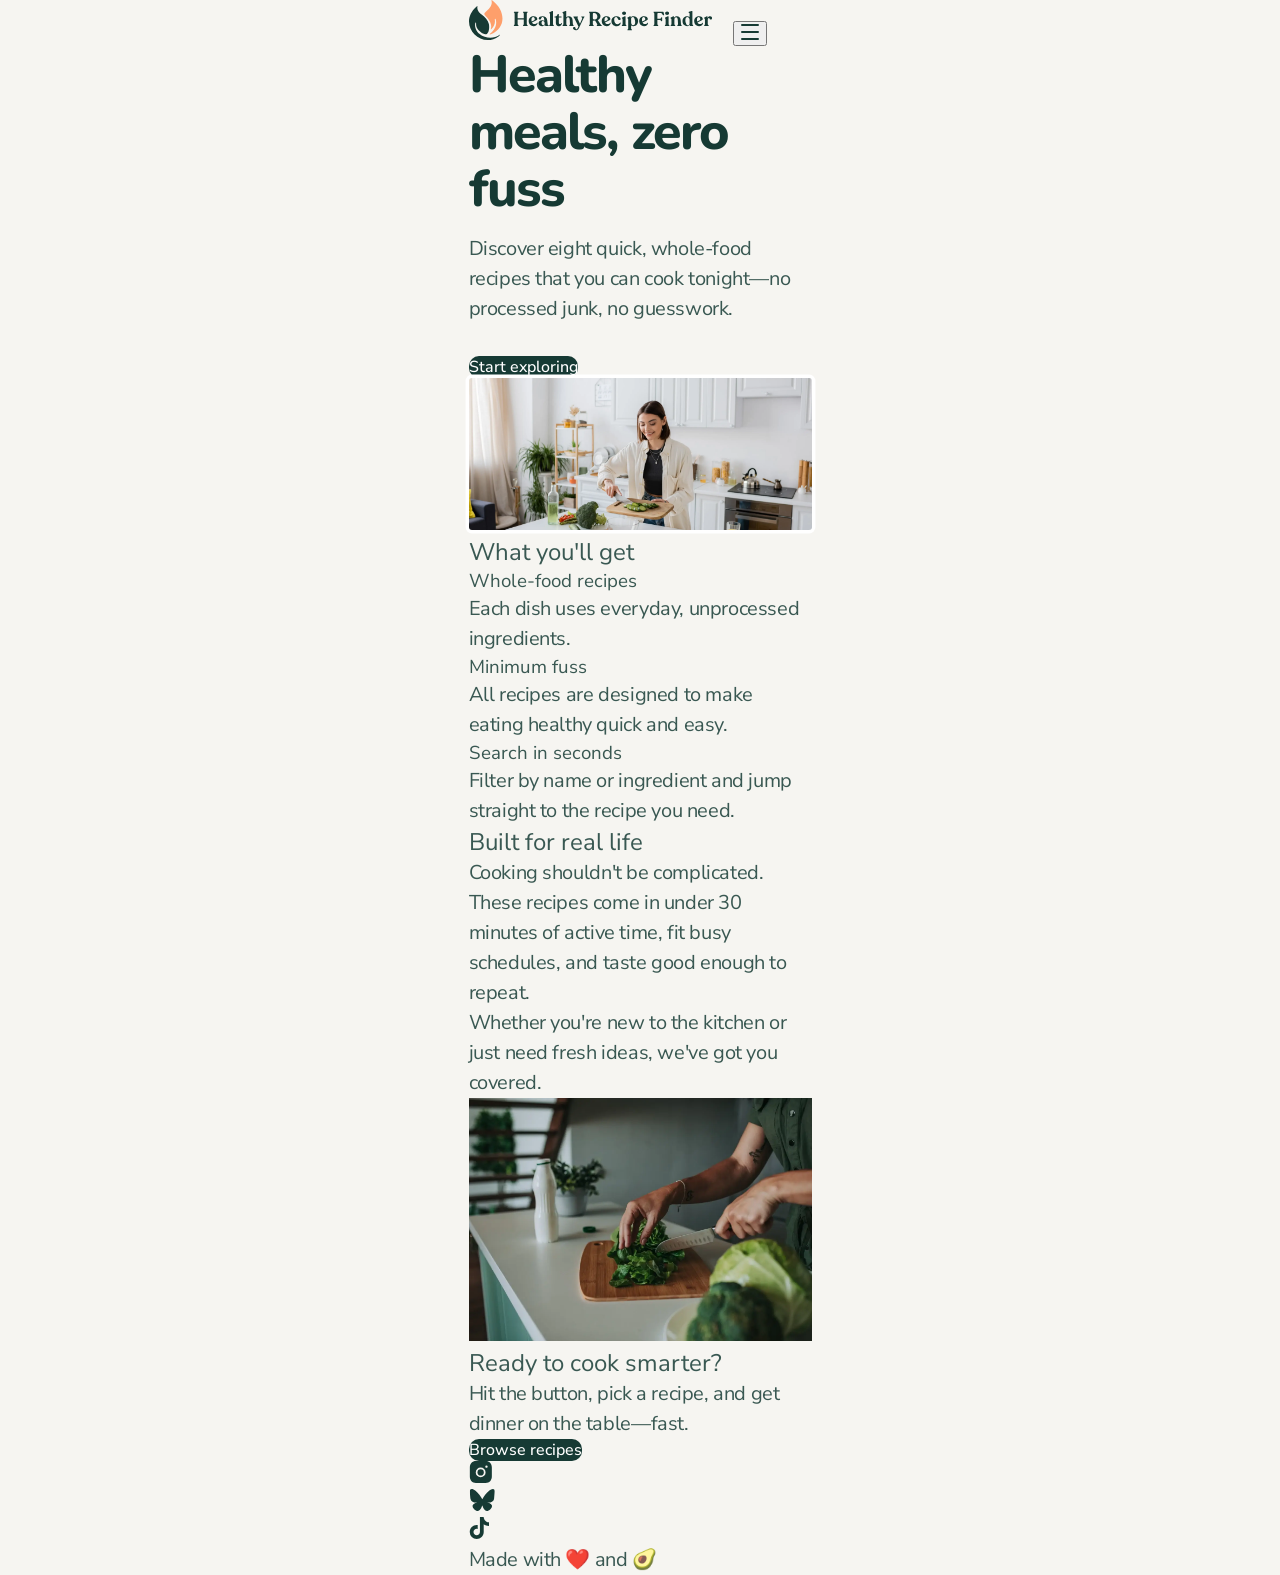
==== index.html @ 2f1dafc4 "After first stream" ====
<!DOCTYPE html>
<html lang="en">

<head>
  <meta charset="UTF-8">
  <meta name="viewport" content="width=device-width, initial-scale=1.0">

  <link rel="icon" type="image/png" sizes="32x32" href="./assets/images/favicon-32x32.png">
  <link rel="preconnect" href="https://fonts.googleapis.com">
  <link rel="preconnect" href="https://fonts.gstatic.com" crossorigin>
  <link
    href="https://fonts.googleapis.com/css2?family=Nunito+Sans:ital,opsz,wght@0,6..12,200..1000;1,6..12,200..1000&family=Nunito:ital,wght@0,200..1000;1,200..1000&display=swap"
    rel="stylesheet">

  <link rel="stylesheet" href="./css/style.css">

  <title>Frontend Mentor | Recipe finder website</title>
</head>

<body class="nunito-sans">
  <!-- #region Header -->
  <header class="conteiner">
    <img src="./assets/images/logo.svg" alt="Recipe finder logo">
    <button>
      <img src="./assets/images/icon-hamburger-menu.svg" alt="Menu">
    </button>
  </header>
  <!-- #endregion -->

  <!-- #region Main -->
  <main>
    <section class="conteiner hero">
      <div>
        <h1 class="nunito">Healthy meals, zero fuss</h1>
        <p>
          Discover eight quick, whole-food recipes that you can cook
          tonight—no processed junk, no guesswork.
        </p>

        <a class="btn" href="./recipes.html#all-recipes">Start exploring</a>
      </div>
      <img src="./assets/images/image-home-hero-large.webp" alt="Photo" width="343">
    </section>

    <section class="conteiner">
      <h2>What you'll get</h2>

      <ul>
        <li>
          <h3>Whole-food recipes</h3>
          <p>Each dish uses everyday, unprocessed ingredients.</p>
        </li>
        <li>
          <h3>Minimum fuss</h3>
          <p>All recipes are designed to make eating healthy quick and easy.</p>
        </li>
        <li>
          <h3>Search in seconds</h3>
          <p>Filter by name or ingredient and jump straight to the recipe you need.</p>
        </li>
      </ul>
    </section>

    <section class="conteiner">
      <div>
        <h2>Built for real life</h2>

        <p>
          Cooking shouldn't be complicated. These recipes come in under
          <span>30 minutes</span> of active time, fit busy schedules, and taste good
          enough to repeat.
        </p>

        <p>
          Whether you're new to the kitchen or just need fresh ideas,
          we've got you covered.
        </p>
      </div>
      <img src="./assets/images/image-home-real-life-large.webp" alt="" width="343">
    </section>
    <section class="conteiner">
      <h2>Ready to cook smarter?</h2>

      <p>Hit the button, pick a recipe, and get dinner on the table—fast.</p>

      <a class="btn" href="./recipes.html#all-recipes">Browse recipes</a>
    </section>
  </main>
  <!-- #endregion -->

  <!-- #region Footer -->
  <footer class="conteiner">
    <ul>
      <li><a href="#"><img src="./assets/images/icon-instagram.svg" alt=""></a></li>
      <li><a href="#"><img src="./assets/images/icon-bluesky.svg" alt=""></a></li>
      <li><a href="#"><img src="./assets/images/icon-tiktok.svg" alt=""></a></li>
    </ul>
    <p>Made with ❤️ and 🥑</p>
  </footer>
  <!-- #endregion -->


</body>

</html>
---- css/style.css ----
:root {
    --neutral-0: #FFFFFF;
    --neutral-100: #F6F5F1;
    /* --neutral-200: #EDEBE5; */
    --neutral-600: #395852;
    --neutral-900: #163A34;
}

/* #region Скидання стилів браузера */
body, h1, h2, h3, p {
margin: 0;
font-weight: 400;
}

ul, ol, li {
    margin: 0;
    padding: 0;
    list-style: none;
}

a {
    text-decoration: none;
    color: inherit;
}
/* #endregion */


.nunito-sans {
    font-family: "Nunito Sans", sans-serif;
    font-optical-sizing: auto;
    font-weight: 500;
    font-style: normal;
    font-variation-settings:
    "wdth" 100,
    "YTLC" 500;
}

.nunito {
    font-family: "Nunito", sans-serif;
    font-optical-sizing: auto;
    font-weight: 600;
    font-style: normal;
}

.conteiner {
    /* max-width: 343px; */
    max-width: 363px;
    /* border: 3px solid #000; */
    /* margin: 10px; */
    /* margin: 0 10px 0 0; */
    /* margin: 0 auto 0 auto; */
    /* margin-left: auto; */
    /* margin-right: auto; */
    margin-inline: auto;
    padding-inline: 10px;
    box-sizing: border-box;
}

body{
    background-color: var(--neutral-100);
    color: var(--neutral-600);
}

p {
    font-size: 20px;
    line-height: 150%;
    letter-spacing: -0.4px;
    color: var(--neutral-600);
}
a.btn {
    background: var(--neutral-900);
    border-radius: 10px;
    color: var(--neutral-0);
}

main {
    .hero {
        h1 {
            font-weight: 800;
            font-size: 52px;
            line-height: 110%;
            letter-spacing: -2px;
            color: var(--neutral-900);
            margin-block-end: 16px;
        }
        p {
            margin-block-end: 32px;
        }
        & > img {
            /* width: 343px;
            height: 200px; */
            background: #ffffff;
            box-shadow: 0px 0px 0px 3.45px #ffffff;
            border-radius: 3px;
        }
    }
}
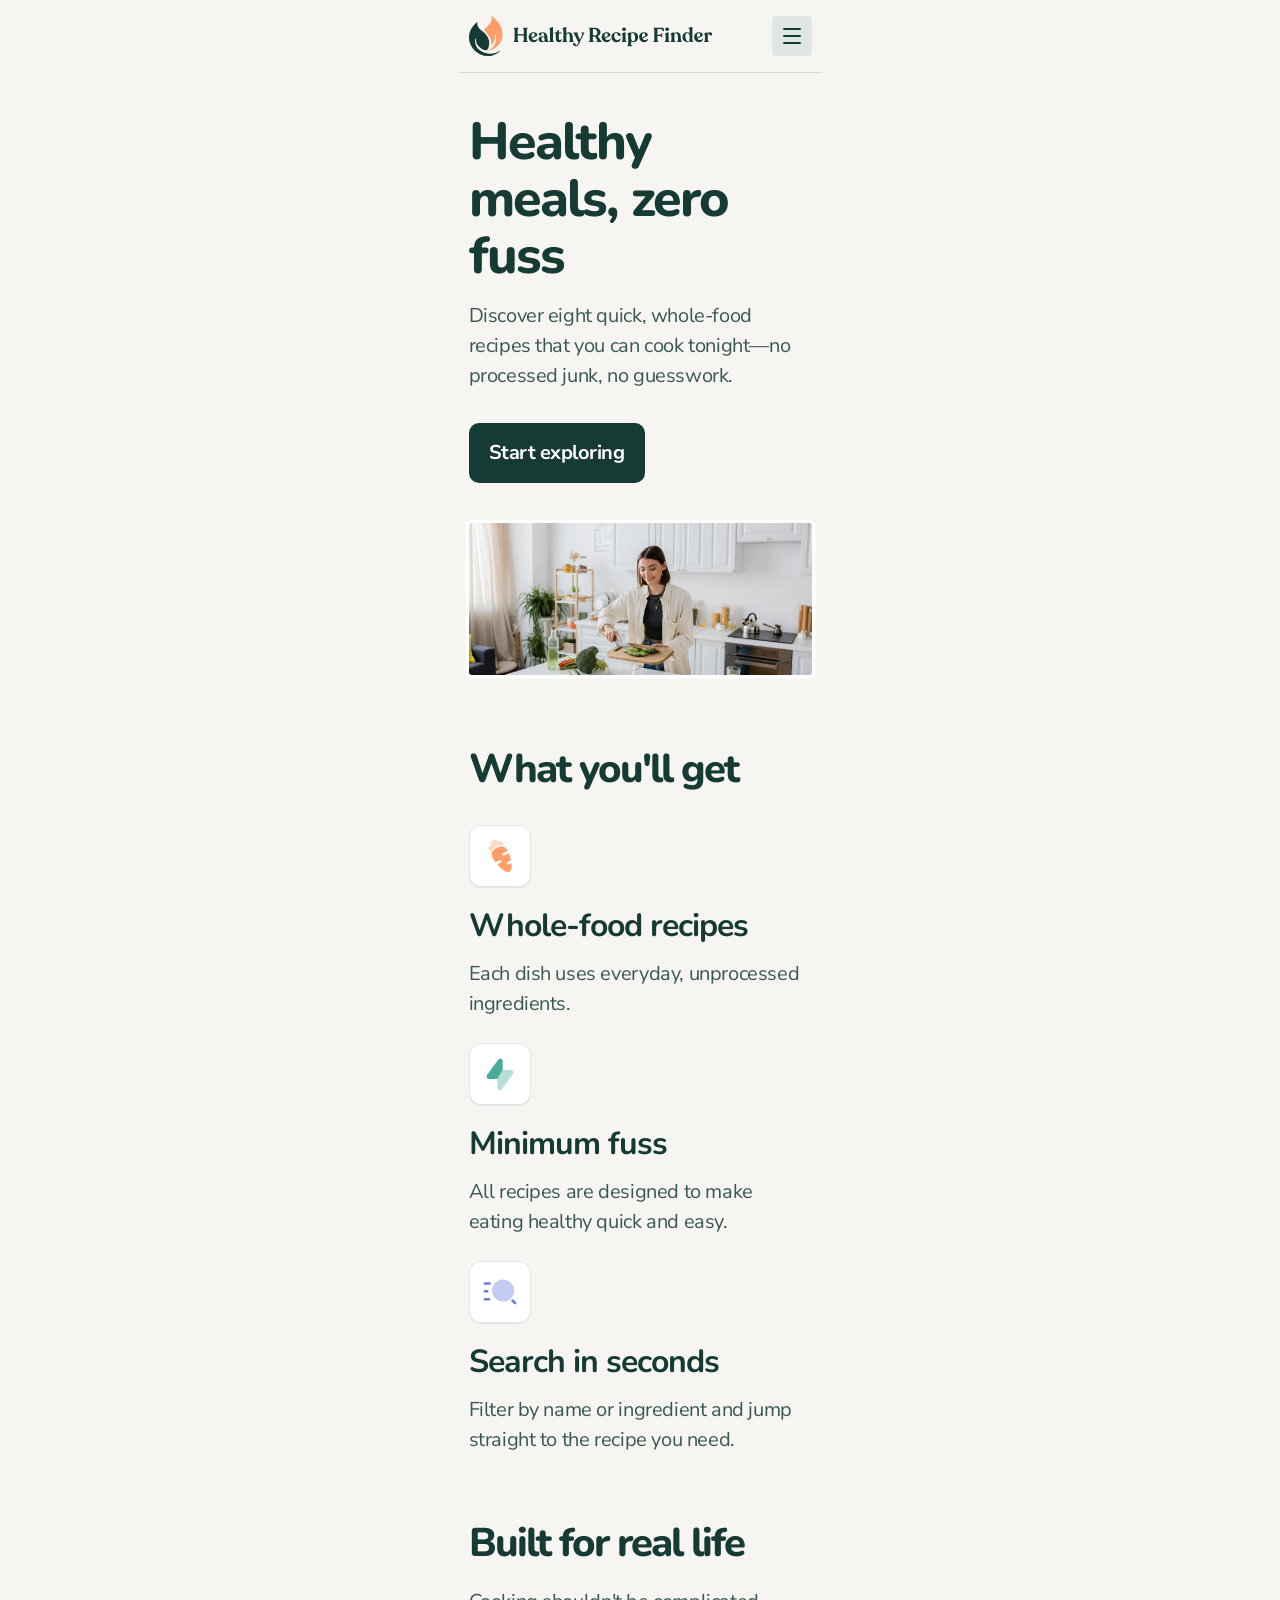
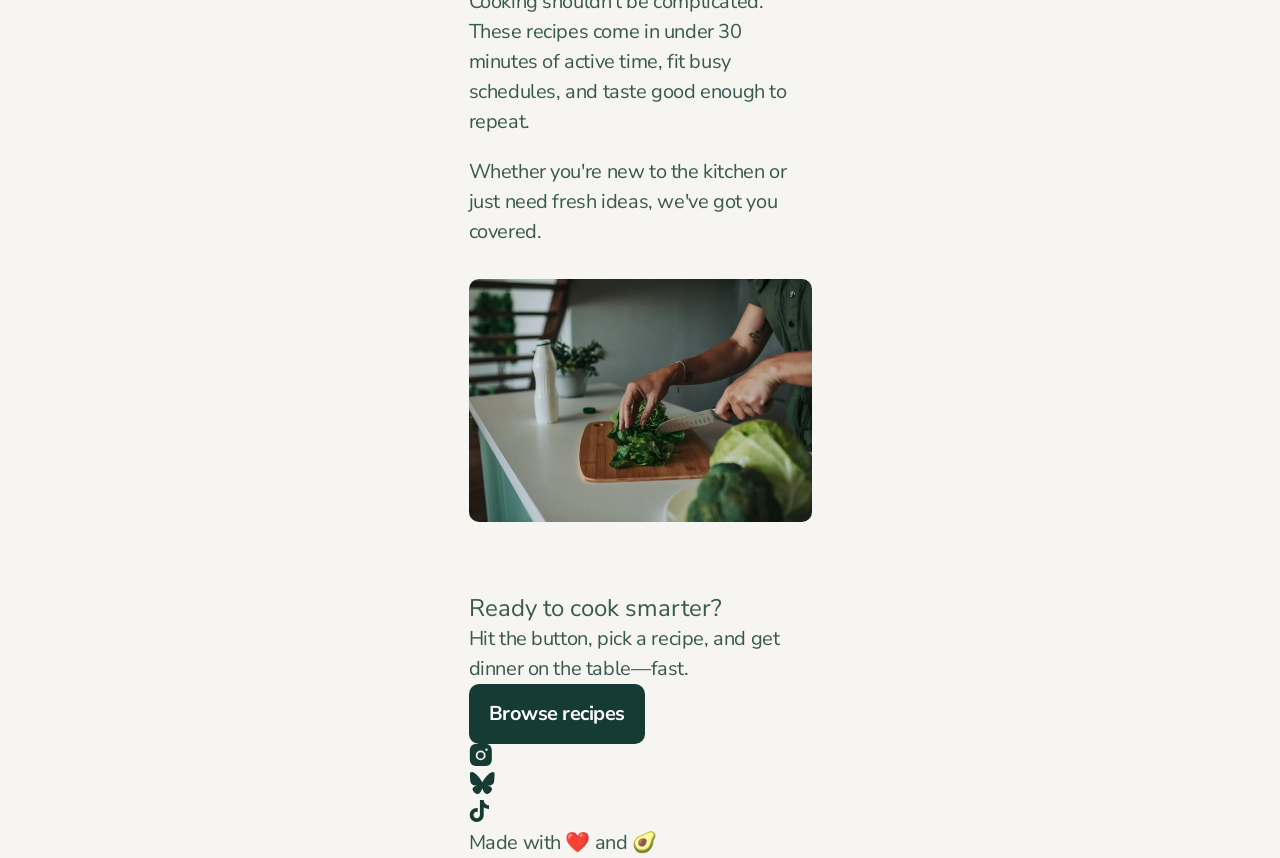
==== commit 870d0410: "After first stream _4" ====
--- a/index.html
+++ b/index.html
@@ -42,28 +42,27 @@
       <img src="./assets/images/image-home-hero-large.webp" alt="Photo" width="343">
     </section>
 
-    <section class="conteiner">
-      <h2>What you'll get</h2>
-
+    <section class="conteiner features">
+      <h2 class="nunito">What you'll get</h2>
       <ul>
         <li>
-          <h3>Whole-food recipes</h3>
+          <h3 class="nunito">Whole-food recipes</h3>
           <p>Each dish uses everyday, unprocessed ingredients.</p>
         </li>
         <li>
-          <h3>Minimum fuss</h3>
+          <h3 class="nunito">Minimum fuss</h3>
           <p>All recipes are designed to make eating healthy quick and easy.</p>
         </li>
         <li>
-          <h3>Search in seconds</h3>
+          <h3 class="nunito">Search in seconds</h3>
           <p>Filter by name or ingredient and jump straight to the recipe you need.</p>
         </li>
       </ul>
     </section>
 
-    <section class="conteiner">
+    <section class="conteiner built">
       <div>
-        <h2>Built for real life</h2>
+        <h2 class="nunito">Built for real life</h2>
 
         <p>
           Cooking shouldn't be complicated. These recipes come in under
--- a/css/style.css
+++ b/css/style.css
@@ -1,9 +1,15 @@
+
 :root {
     --neutral-0: #FFFFFF;
     --neutral-100: #F6F5F1;
-    /* --neutral-200: #EDEBE5; */
+    --neutral-200: #E0E6E3;
+    --neutral-300: #d0dcd9; 
     --neutral-600: #395852;
     --neutral-900: #163A34;
+    
+    --orange-500: #FE9F6B;
+    --teal-500: #49AC9B;
+    --indigo-500: #697DDB;
 }
 
 /* #region Скидання стилів браузера */
@@ -21,6 +27,13 @@
 a {
     text-decoration: none;
     color: inherit;
+}
+
+button {
+    border: 0 none transparent;
+    background-color: transparent;
+    cursor: pointer;
+    padding: 0;
 }
 /* #endregion */
 
@@ -67,14 +80,50 @@
     letter-spacing: -0.4px;
     color: var(--neutral-600);
 }
+
 a.btn {
     background: var(--neutral-900);
     border-radius: 10px;
     color: var(--neutral-0);
+    padding-inline: 10px;
+    box-sizing: border-box;
+    display: inline-block;
+    align-content: center;
+    max-width: 100%;
+    min-width: 176px;
+    height: 60px;
+    text-align: center;
+    font-weight: 700;
+    font-size: 20px;
+    line-height: 140%;
+    letter-spacing: -0.5px;
+}
+
+header {
+    padding-block-start: 16px;
+    padding-block-end: 16px;
+    display: flex;
+    justify-content: space-between;
+    align-items: center;
+    button {
+        width: 40px;
+        height: 40px;
+        background: var(--neutral-200);
+        border-radius: 4px;
+        display: flex;
+        justify-content: center;
+        align-items: center;
+        }
 }
 
 main {
     .hero {
+        padding-block-start: 40px;
+        border-block-start: 1px solid var(--neutral-300);
+        margin-block-end: 64px;
+        div {
+            margin-block-end: 40px;
+        }
         h1 {
             font-weight: 800;
             font-size: 52px;
@@ -94,5 +143,93 @@
             border-radius: 3px;
         }
     }
-}
-
+    .features {
+        margin-block-end: 64px;
+        h2 {
+            margin-block-end: 32px;
+            font-weight: 800;
+            font-size: 40px;
+            line-height: 120%;
+            letter-spacing: -2px;
+            color: var(--neutral-900);
+        }
+        ul {
+            display: flex;
+            flex-direction: column;
+            row-gap: 24px;
+            column-gap: 32px;
+        }
+         li {
+            min-height: 194px;
+            display: flex;
+            flex-direction: column;
+            justify-content: end;
+            position: relative;
+            padding-block-start: 80px;
+            box-sizing: border-box;
+            &:before {
+                content: "";
+                width: 60px;
+                height: 60px;
+                border-radius: 12px;
+                background: var(--neutral-0);
+                position: absolute;
+                top: 0;
+                left: 0;
+                background-repeat: no-repeat;
+                background-position: center;
+                border: 1px solid var(--neutral-200);
+                box-shadow: 0px 1px 0px var(--neutral-200);
+            }
+            &:nth-child(1):before {
+                background-image: url("../assets/images/icon-whole-food-recipes.svg" );
+            }
+            &:nth-child(2):before {
+                background-image: url("../assets/images/icon-minimum-fuss.svg" );
+            }
+            &:nth-child(3):before {
+                background-image: url("../assets/images/icon-search-in-seconds.svg" );
+            }    
+        }
+        h3 {
+            font-weight: 700;
+            font-size: 32px;
+            line-height: 130%;
+            letter-spacing: -1px;
+            color: var(--neutral-900);
+            margin-block-end: 12px;
+        }
+        p {
+            font-size: 20px;
+            line-height: 150%;
+            letter-spacing: -0.4px;
+            color: var(--neutral-600);
+        }   
+    }
+    .built {
+        margin-block-end: 64px;
+        div {
+            margin-block-end: 32px;
+            display: flex;
+            flex-direction: column;
+            row-gap: 20px;
+        }
+        h2 {
+            /* margin-block-end: 70px; */
+            font-weight: 800;
+            font-size: 40px;
+            line-height: 120%;
+            letter-spacing: -2px;
+            color: var(--neutral-900);
+        }
+        p {
+            font-size: 20px;
+            line-height: 150%;
+            letter-spacing: -0.4px;
+            color: var(--neutral-600);
+        }
+        img {
+            border-radius: 10px;
+        } 
+    }
+}
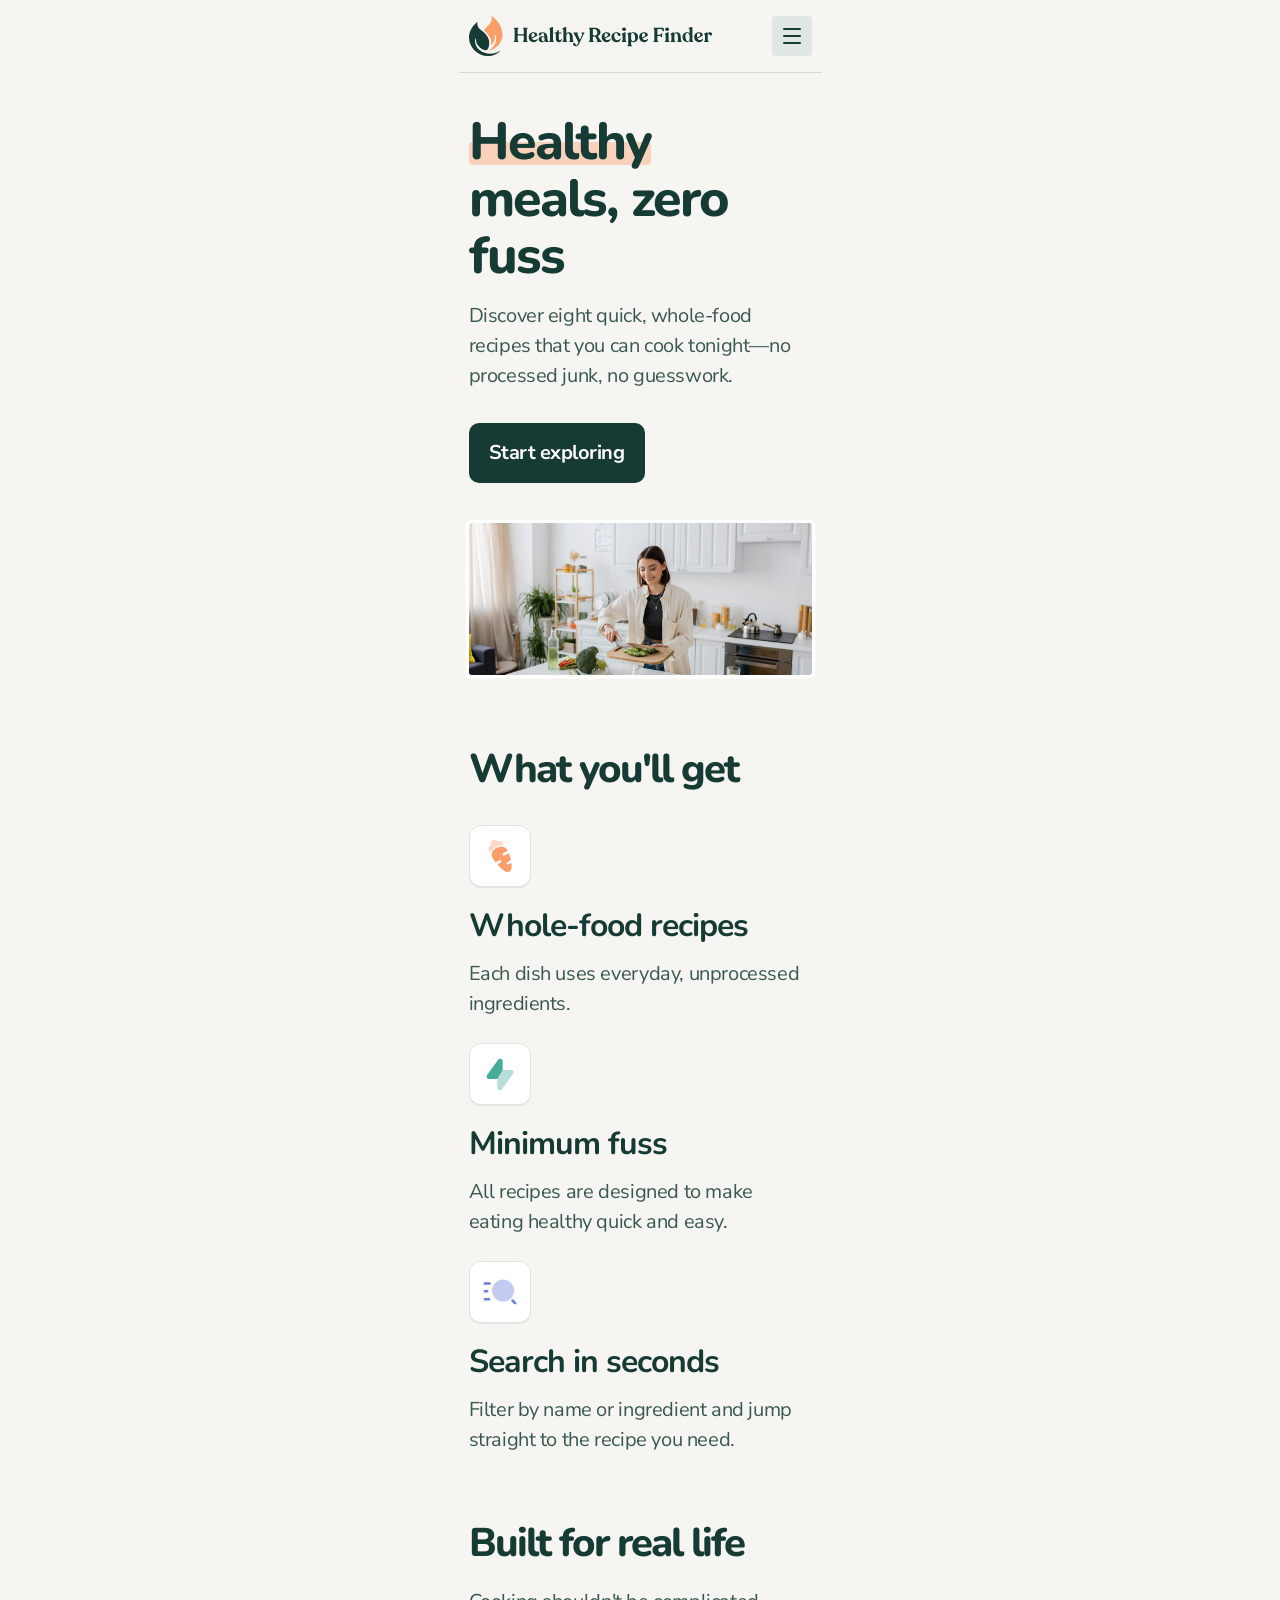
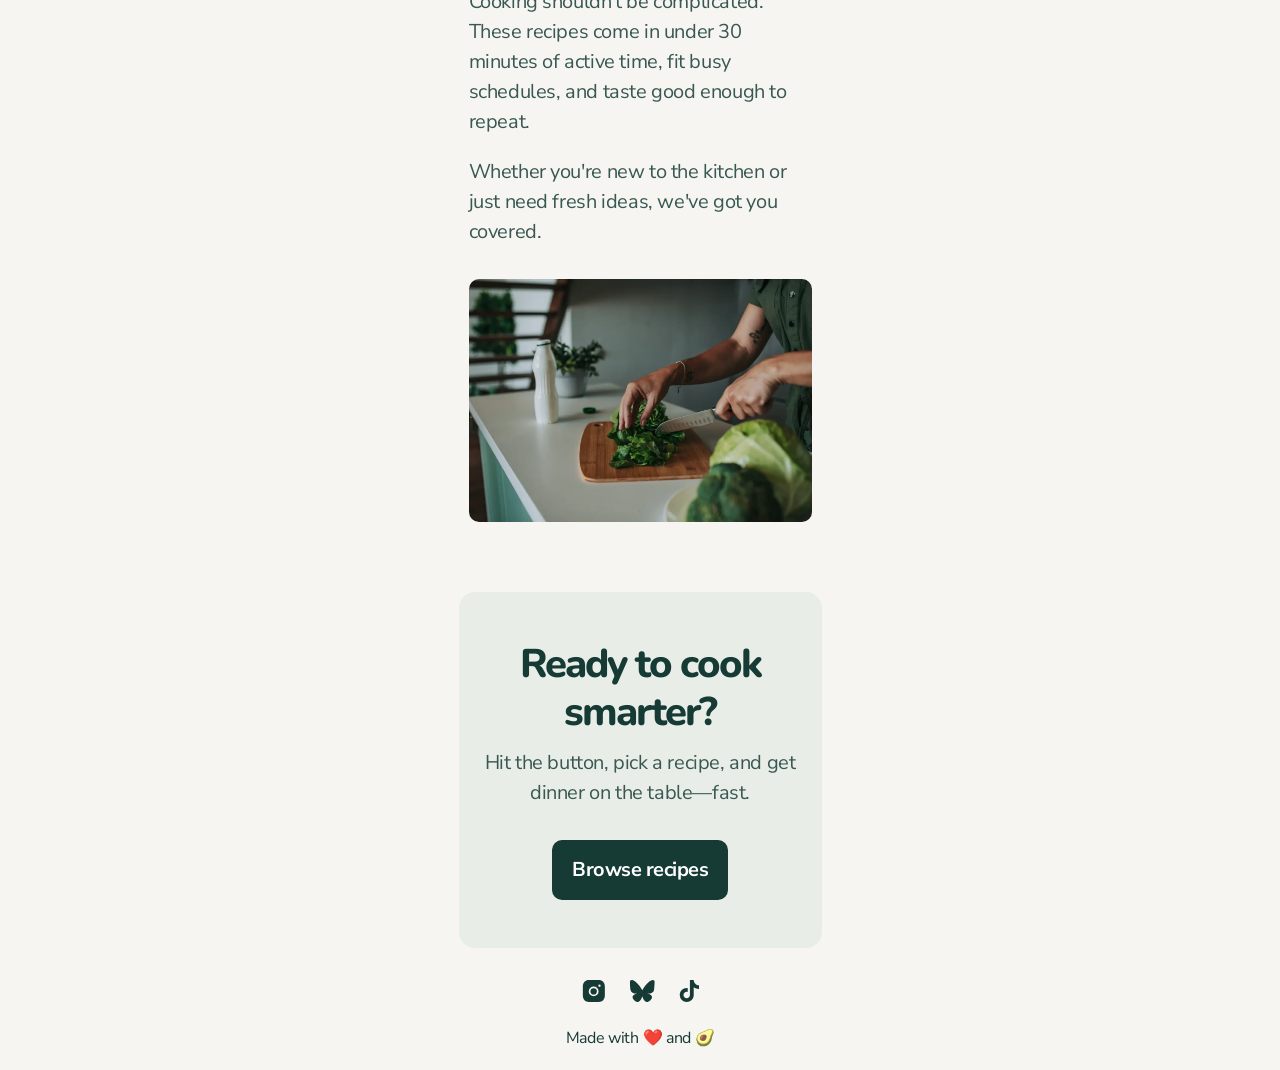
==== commit 378de611: "After first stream _5" ====
--- a/index.html
+++ b/index.html
@@ -31,7 +31,7 @@
   <main>
     <section class="conteiner hero">
       <div>
-        <h1 class="nunito">Healthy meals, zero fuss</h1>
+        <h1 class="nunito"><span>Healthy</span> meals, zero fuss</h1>
         <p>
           Discover eight quick, whole-food recipes that you can cook
           tonight—no processed junk, no guesswork.
@@ -77,10 +77,12 @@
       </div>
       <img src="./assets/images/image-home-real-life-large.webp" alt="" width="343">
     </section>
-    <section class="conteiner">
-      <h2>Ready to cook smarter?</h2>
-
-      <p>Hit the button, pick a recipe, and get dinner on the table—fast.</p>
+    <section class="conteiner ready">
+      <div>
+        <h2 class="nunito">Ready to cook smarter?</h2>
+  
+        <p>Hit the button, pick a recipe, and get dinner on the table—fast.</p>
+      </div>
 
       <a class="btn" href="./recipes.html#all-recipes">Browse recipes</a>
     </section>
--- a/css/style.css
+++ b/css/style.css
@@ -82,9 +82,6 @@
 }
 
 a.btn {
-    background: var(--neutral-900);
-    border-radius: 10px;
-    color: var(--neutral-0);
     padding-inline: 10px;
     box-sizing: border-box;
     display: inline-block;
@@ -93,10 +90,21 @@
     min-width: 176px;
     height: 60px;
     text-align: center;
+    background: var(--neutral-900);
+    border-radius: 10px;
+    color: var(--neutral-0);
     font-weight: 700;
     font-size: 20px;
     line-height: 140%;
     letter-spacing: -0.5px;
+    transition: all 0.3s ease;
+    &:hover {
+        background: var(--neutral-600);
+    }
+    &:focus {
+        border: 3px solid var(--neutral-0);
+        outline: 2px solid var(--neutral-900);
+    }
 }
 
 header {
@@ -113,7 +121,12 @@
         display: flex;
         justify-content: center;
         align-items: center;
-        }
+        transition: all 0.3s ease;
+        &:hover {
+            scale: 1.05;
+            rotate: -5deg;
+        }
+    }
 }
 
 main {
@@ -131,6 +144,16 @@
             letter-spacing: -2px;
             color: var(--neutral-900);
             margin-block-end: 16px;
+            span {
+                /* text-decoration-line: underline;
+                text-decoration-color: var(--orange-500);
+                text-decoration-thickness: 20px;
+                text-underline-offset: 2px; */
+                background-image: url(../assets/images/orange-line.svg);
+                background-repeat: no-repeat;
+                background-size: contain;
+                background-position: center bottom 25%;
+            }
         }
         p {
             margin-block-end: 32px;
@@ -232,4 +255,70 @@
             border-radius: 10px;
         } 
     }
+    .ready{
+        display: flex;
+        flex-direction: column;
+        align-items: center;
+        justify-content: center;
+        gap: 32px;
+        min-height: 353px;
+        background: #e9ede8;
+        border-radius: 16px;
+        text-align: center;
+        padding-block: 48px;
+        h2 {
+            font-weight: 800;
+            font-size: 40px;
+            line-height: 120%;
+            letter-spacing: -2px;
+            color: var(--neutral-900);
+            margin-block-end: 12px;
+        }
+        p {
+            font-size: 20px;
+            line-height: 150%;
+            letter-spacing: -0.4px;
+            color: var(--neutral-600);
+        }
+    }
+}
+footer {
+    padding-block: 32px 20px;
+    display: flex;
+    flex-direction: column;
+    align-items: center;
+    gap: 24px;
+    ul {
+        display: flex;
+        justify-content: center;
+        align-items: center;
+        gap: 24px;
+        li {
+            min-height: 22px;
+            line-height: 0;
+        }
+        a {
+            font-size: 0;
+            &:focus {
+                border: 3px solid var(--neutral-0);
+                outline: 2px solid var(--neutral-900);
+            }
+        }
+        a img {
+            transition: all 0.3s ease;
+            &:hover {
+                opacity: 0.7;
+                scale: 1.05;
+                rotate: -5deg;
+            }
+        }
+    }   
+
+    p {
+        /* text-align: center; */
+        font-size: 16px;
+        line-height: 150%;
+        letter-spacing: -0.3px;
+        color: var(--neutral-900);
+    }
 }
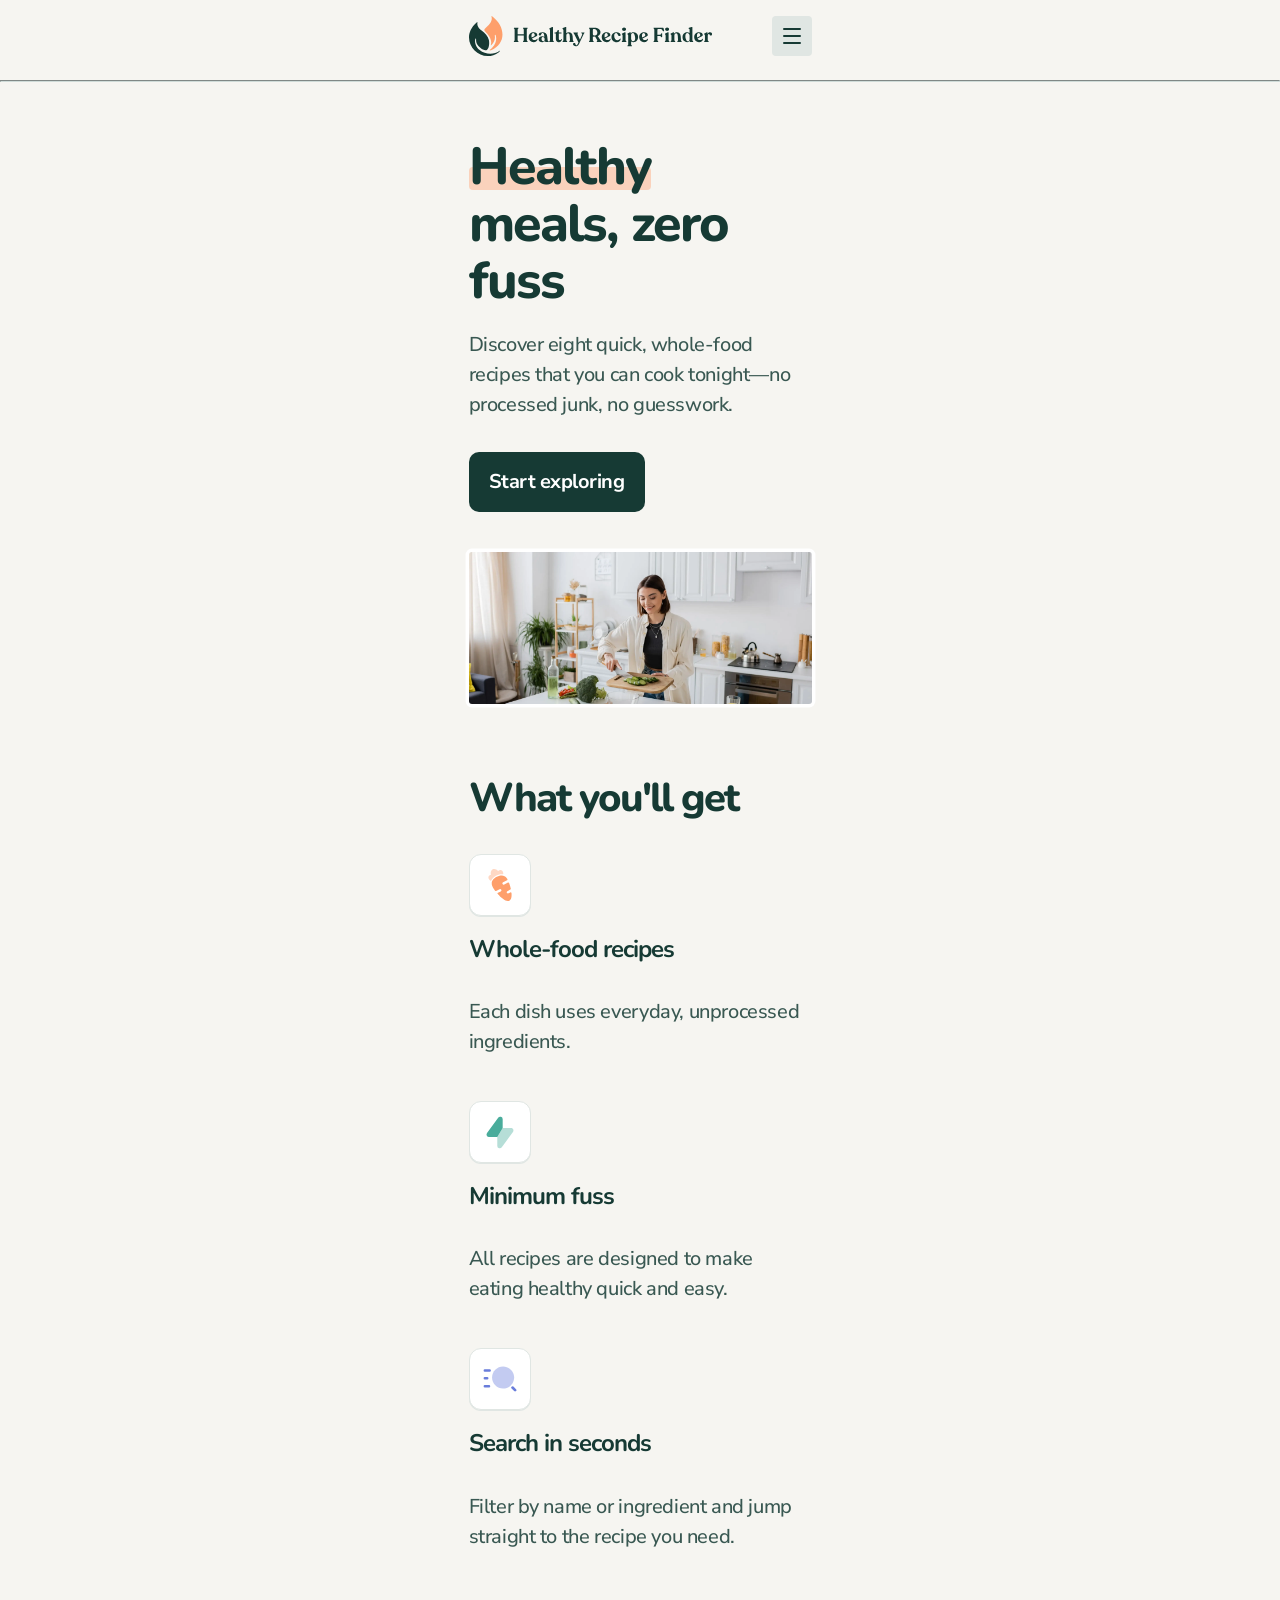
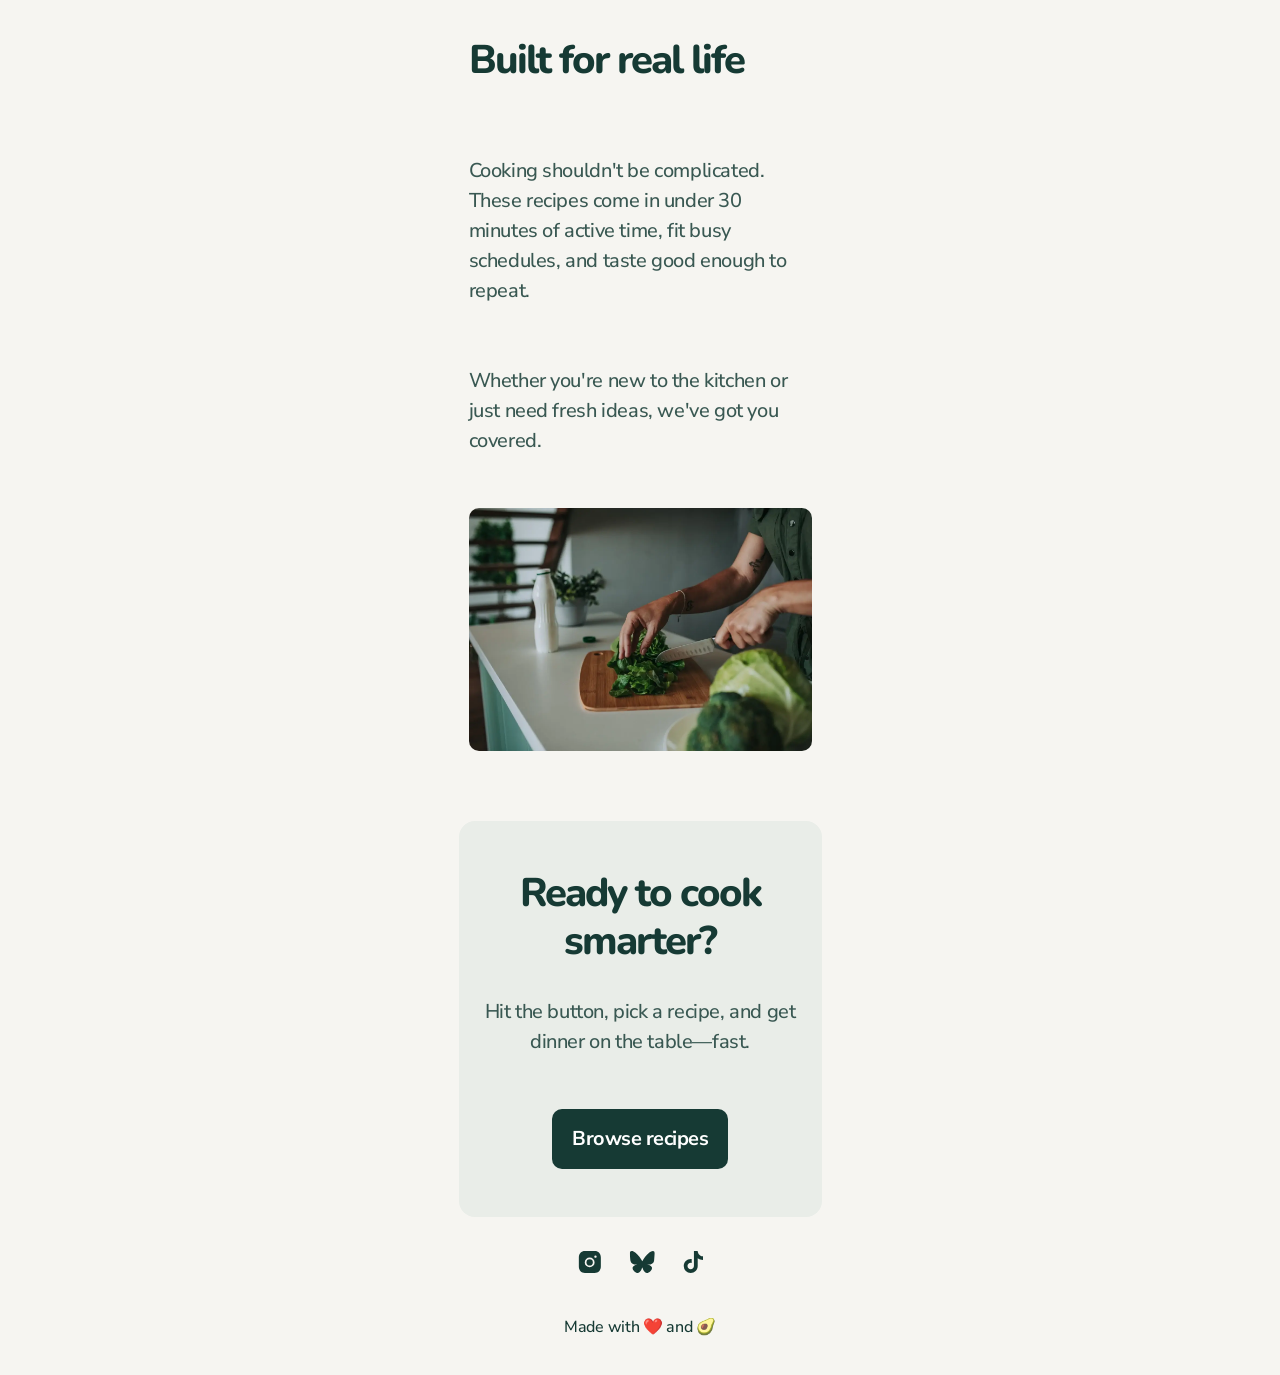
==== commit 4d0b2893: "After first stream _6" ====
--- a/index.html
+++ b/index.html
@@ -17,7 +17,7 @@
   <title>Frontend Mentor | Recipe finder website</title>
 </head>
 
-<body class="nunito-sans">
+<body class="nunito-sans home-page">
   <!-- #region Header -->
   <header class="conteiner">
     <img src="./assets/images/logo.svg" alt="Recipe finder logo">
@@ -26,6 +26,7 @@
     </button>
   </header>
   <!-- #endregion -->
+   <hr>
 
   <!-- #region Main -->
   <main>
--- a/css/style.css
+++ b/css/style.css
@@ -1,324 +1,463 @@
-
 :root {
-    --neutral-0: #FFFFFF;
-    --neutral-100: #F6F5F1;
-    --neutral-200: #E0E6E3;
-    --neutral-300: #d0dcd9; 
-    --neutral-600: #395852;
-    --neutral-900: #163A34;
-    
-    --orange-500: #FE9F6B;
-    --teal-500: #49AC9B;
-    --indigo-500: #697DDB;
+  --neutral-0: #ffffff;
+  --neutral-100: #f6f5f1;
+  --neutral-200: #e0e6e3;
+  --neutral-300: #d0dcd9;
+  --neutral-600: #395852;
+  --neutral-900: #163a34;
+
+  --orange-500: #fe9f6b;
+  --teal-500: #49ac9b;
+  --indigo-500: #697ddb;
 }
 
 /* #region Скидання стилів браузера */
-body, h1, h2, h3, p {
-margin: 0;
-font-weight: 400;
-}
-
-ul, ol, li {
-    margin: 0;
-    padding: 0;
-    list-style: none;
+body,
+h1,
+h2,
+h3,
+hr p {
+  margin: 0;
+  font-weight: 400;
+}
+
+ul,
+ol,
+li {
+  margin: 0;
+  padding: 0;
+  list-style: none;
 }
 
 a {
-    text-decoration: none;
-    color: inherit;
+  text-decoration: none;
+  color: inherit;
 }
 
 button {
-    border: 0 none transparent;
-    background-color: transparent;
-    cursor: pointer;
-    padding: 0;
+  border: 0 none transparent;
+  background-color: transparent;
+  cursor: pointer;
+  padding: 0;
 }
 /* #endregion */
 
-
 .nunito-sans {
-    font-family: "Nunito Sans", sans-serif;
-    font-optical-sizing: auto;
-    font-weight: 500;
-    font-style: normal;
-    font-variation-settings:
+  font-family: "Nunito Sans", sans-serif;
+  font-optical-sizing: auto;
+  font-weight: 500;
+  font-style: normal;
+  font-variation-settings:
     "wdth" 100,
     "YTLC" 500;
 }
 
 .nunito {
-    font-family: "Nunito", sans-serif;
-    font-optical-sizing: auto;
-    font-weight: 600;
-    font-style: normal;
+  font-family: "Nunito", sans-serif;
+  font-optical-sizing: auto;
+  font-weight: 600;
+  font-style: normal;
 }
 
 .conteiner {
-    /* max-width: 343px; */
-    max-width: 363px;
-    /* border: 3px solid #000; */
-    /* margin: 10px; */
-    /* margin: 0 10px 0 0; */
-    /* margin: 0 auto 0 auto; */
-    /* margin-left: auto; */
-    /* margin-right: auto; */
-    margin-inline: auto;
-    padding-inline: 10px;
-    box-sizing: border-box;
-}
-
-body{
-    background-color: var(--neutral-100);
-    color: var(--neutral-600);
+  /* max-width: 343px; */
+  max-width: 363px;
+  /* border: 3px solid #000; */
+  /* margin: 10px; */
+  /* margin: 0 10px 0 0; */
+  /* margin: 0 auto 0 auto; */
+  /* margin-left: auto; */
+  /* margin-right: auto; */
+  margin-inline: auto;
+  padding-inline: 10px;
+  box-sizing: border-box;
+}
+
+body {
+  background-color: var(--neutral-100);
+  color: var(--neutral-600);
+}
+
+hr {
+  border-color: var(--neutral-300);
+}
+
+h2.nunito {
+  margin-block-end: 32px;
+  font-weight: 800;
+  font-size: 40px;
+  line-height: 120%;
+  letter-spacing: -2px;
+  color: var(--neutral-900);
+}
+
+h3.nunito {
+  margin-block-end: 12px;
+  font-weight: 700;
+  font-size: 24px;
+  line-height: 130%;
+  letter-spacing: -1px;
+  color: var(--neutral-900);
 }
 
 p {
+  font-size: 20px;
+  line-height: 150%;
+  letter-spacing: -0.4px;
+}
+
+a.btn {
+  padding-inline: 10px;
+  box-sizing: border-box;
+  display: inline-block;
+  align-content: center;
+  max-width: 100%;
+  min-width: 176px;
+  height: 60px;
+  text-align: center;
+  background: var(--neutral-900);
+  border-radius: 10px;
+  color: var(--neutral-0);
+  font-weight: 700;
+  font-size: 20px;
+  line-height: 140%;
+  letter-spacing: -0.5px;
+  transition: all 0.3s ease;
+
+  &:hover {
+    background: var(--neutral-600);
+  }
+  &:focus {
+    border: 3px solid var(--neutral-0);
+    outline: 2px solid var(--neutral-900);
+  }
+}
+
+header {
+  padding-block-start: 16px;
+  padding-block-end: 16px;
+  display: flex;
+  justify-content: space-between;
+  align-items: center;
+  button {
+    width: 40px;
+    height: 40px;
+    background: var(--neutral-200);
+    border-radius: 4px;
+    display: flex;
+    justify-content: center;
+    align-items: center;
+    transition: all 0.3s ease;
+    &:hover {
+      scale: 1.05;
+      rotate: -5deg;
+    }
+    &:focus {
+      border: 3px solid var(--neutral-0);
+      outline: 2px solid var(--neutral-900);
+    }
+  }
+}
+
+.home-page main {
+  .hero {
+    padding-block-start: 48px;
+    margin-block-end: 64px;
+    /* border-block-start: 1px solid var(--neutral-300); */
+    div {
+      margin-block-end: 40px;
+    }
+    h1 {
+      font-weight: 800;
+      font-size: 52px;
+      line-height: 110%;
+      letter-spacing: -2px;
+      color: var(--neutral-900);
+      margin-block-end: 16px;
+      span {
+        /* text-decoration-line: underline;
+                text-decoration-color: var(--orange-500);
+                text-decoration-thickness: 20px;
+                text-underline-offset: 2px; */
+        background-image: url(../assets/images/orange-line.svg);
+        background-repeat: no-repeat;
+        background-size: contain;
+        background-position: center bottom 25%;
+      }
+    }
+    p {
+      margin-block-end: 32px;
+    }
+    & > img {
+      /* width: 343px;
+            height: 200px; */
+      background: #ffffff;
+      box-shadow: 0px 0px 0px 3.45px #ffffff;
+      border-radius: 3px;
+    }
+  }
+  .features {
+    margin-block-end: 64px;
+    /* h2 {
+      margin-block-end: 32px;
+      font-weight: 800;
+      font-size: 40px;
+      line-height: 120%;
+      letter-spacing: -2px;
+      color: var(--neutral-900);
+    } */
+    ul {
+      display: flex;
+      flex-direction: column;
+      row-gap: 24px;
+      column-gap: 32px;
+    }
+    li {
+      min-height: 194px;
+      display: flex;
+      flex-direction: column;
+      justify-content: end;
+      position: relative;
+      padding-block-start: 80px;
+      box-sizing: border-box;
+      &:before {
+        content: "";
+        width: 60px;
+        height: 60px;
+        border-radius: 12px;
+        background: var(--neutral-0);
+        position: absolute;
+        top: 0;
+        left: 0;
+        background-repeat: no-repeat;
+        background-position: center;
+        border: 1px solid var(--neutral-200);
+        box-shadow: 0px 1px 0px var(--neutral-200);
+      }
+      &:nth-child(1):before {
+        background-image: url("../assets/images/icon-whole-food-recipes.svg");
+      }
+      &:nth-child(2):before {
+        background-image: url("../assets/images/icon-minimum-fuss.svg");
+      }
+      &:nth-child(3):before {
+        background-image: url("../assets/images/icon-search-in-seconds.svg");
+      }
+    }
+    h3 {
+      font-weight: 700;
+      font-size: 24px;
+      line-height: 130%;
+      letter-spacing: -1px;
+      color: var(--neutral-900);
+      margin-block-end: 12px;
+    }
+    p {
+      font-size: 20px;
+      line-height: 150%;
+      letter-spacing: -0.4px;
+      color: var(--neutral-600);
+    }
+  }
+  .built {
+    margin-block-end: 64px;
+    div {
+      margin-block-end: 32px;
+      display: flex;
+      flex-direction: column;
+      row-gap: 20px;
+    }
+    /* h2 {
+      font-weight: 800;
+      font-size: 40px;
+      line-height: 120%;
+      letter-spacing: -2px;
+      color: var(--neutral-900);
+    } */
+    p {
+      font-size: 20px;
+      line-height: 150%;
+      letter-spacing: -0.4px;
+      color: var(--neutral-600);
+    }
+    img {
+      border-radius: 10px;
+    }
+  }
+}
+
+.ready {
+  display: flex;
+  flex-direction: column;
+  align-items: center;
+  justify-content: center;
+  gap: 32px;
+  min-height: 353px;
+  background: #e9ede8;
+  border-radius: 16px;
+  text-align: center;
+  padding-block: 48px;
+  h2 {
+    text-align: center;
+    /* font-weight: 800;
+    font-size: 40px;
+    line-height: 120%;
+    letter-spacing: -2px;
+    color: var(--neutral-900);
+    margin-block-end: 12px; */
+  }
+  p {
     font-size: 20px;
     line-height: 150%;
     letter-spacing: -0.4px;
     color: var(--neutral-600);
-}
-
-a.btn {
-    padding-inline: 10px;
-    box-sizing: border-box;
-    display: inline-block;
-    align-content: center;
-    max-width: 100%;
-    min-width: 176px;
-    height: 60px;
-    text-align: center;
-    background: var(--neutral-900);
-    border-radius: 10px;
-    color: var(--neutral-0);
-    font-weight: 700;
-    font-size: 20px;
-    line-height: 140%;
-    letter-spacing: -0.5px;
-    transition: all 0.3s ease;
-    &:hover {
-        background: var(--neutral-600);
-    }
-    &:focus {
-        border: 3px solid var(--neutral-0);
-        outline: 2px solid var(--neutral-900);
-    }
-}
-
-header {
-    padding-block-start: 16px;
-    padding-block-end: 16px;
-    display: flex;
-    justify-content: space-between;
-    align-items: center;
-    button {
-        width: 40px;
-        height: 40px;
-        background: var(--neutral-200);
-        border-radius: 4px;
-        display: flex;
-        justify-content: center;
-        align-items: center;
-        transition: all 0.3s ease;
-        &:hover {
-            scale: 1.05;
-            rotate: -5deg;
-        }
-    }
-}
-
-main {
-    .hero {
-        padding-block-start: 40px;
-        border-block-start: 1px solid var(--neutral-300);
-        margin-block-end: 64px;
-        div {
-            margin-block-end: 40px;
-        }
-        h1 {
-            font-weight: 800;
-            font-size: 52px;
-            line-height: 110%;
-            letter-spacing: -2px;
-            color: var(--neutral-900);
-            margin-block-end: 16px;
-            span {
-                /* text-decoration-line: underline;
-                text-decoration-color: var(--orange-500);
-                text-decoration-thickness: 20px;
-                text-underline-offset: 2px; */
-                background-image: url(../assets/images/orange-line.svg);
-                background-repeat: no-repeat;
-                background-size: contain;
-                background-position: center bottom 25%;
-            }
-        }
-        p {
-            margin-block-end: 32px;
-        }
-        & > img {
-            /* width: 343px;
-            height: 200px; */
-            background: #ffffff;
-            box-shadow: 0px 0px 0px 3.45px #ffffff;
-            border-radius: 3px;
-        }
-    }
-    .features {
-        margin-block-end: 64px;
-        h2 {
-            margin-block-end: 32px;
-            font-weight: 800;
-            font-size: 40px;
-            line-height: 120%;
-            letter-spacing: -2px;
-            color: var(--neutral-900);
-        }
-        ul {
-            display: flex;
-            flex-direction: column;
-            row-gap: 24px;
-            column-gap: 32px;
-        }
-         li {
-            min-height: 194px;
-            display: flex;
-            flex-direction: column;
-            justify-content: end;
-            position: relative;
-            padding-block-start: 80px;
-            box-sizing: border-box;
-            &:before {
-                content: "";
-                width: 60px;
-                height: 60px;
-                border-radius: 12px;
-                background: var(--neutral-0);
-                position: absolute;
-                top: 0;
-                left: 0;
-                background-repeat: no-repeat;
-                background-position: center;
-                border: 1px solid var(--neutral-200);
-                box-shadow: 0px 1px 0px var(--neutral-200);
-            }
-            &:nth-child(1):before {
-                background-image: url("../assets/images/icon-whole-food-recipes.svg" );
-            }
-            &:nth-child(2):before {
-                background-image: url("../assets/images/icon-minimum-fuss.svg" );
-            }
-            &:nth-child(3):before {
-                background-image: url("../assets/images/icon-search-in-seconds.svg" );
-            }    
-        }
-        h3 {
-            font-weight: 700;
-            font-size: 32px;
-            line-height: 130%;
-            letter-spacing: -1px;
-            color: var(--neutral-900);
-            margin-block-end: 12px;
-        }
-        p {
-            font-size: 20px;
-            line-height: 150%;
-            letter-spacing: -0.4px;
-            color: var(--neutral-600);
-        }   
-    }
-    .built {
-        margin-block-end: 64px;
-        div {
-            margin-block-end: 32px;
-            display: flex;
-            flex-direction: column;
-            row-gap: 20px;
-        }
-        h2 {
-            /* margin-block-end: 70px; */
-            font-weight: 800;
-            font-size: 40px;
-            line-height: 120%;
-            letter-spacing: -2px;
-            color: var(--neutral-900);
-        }
-        p {
-            font-size: 20px;
-            line-height: 150%;
-            letter-spacing: -0.4px;
-            color: var(--neutral-600);
-        }
-        img {
-            border-radius: 10px;
-        } 
-    }
-    .ready{
-        display: flex;
-        flex-direction: column;
-        align-items: center;
-        justify-content: center;
-        gap: 32px;
-        min-height: 353px;
-        background: #e9ede8;
-        border-radius: 16px;
-        text-align: center;
-        padding-block: 48px;
-        h2 {
-            font-weight: 800;
-            font-size: 40px;
-            line-height: 120%;
-            letter-spacing: -2px;
-            color: var(--neutral-900);
-            margin-block-end: 12px;
-        }
-        p {
-            font-size: 20px;
-            line-height: 150%;
-            letter-spacing: -0.4px;
-            color: var(--neutral-600);
-        }
-    }
-}
-footer {
-    padding-block: 32px 20px;
+  }
+}
+
+.about-page main {
+  section {
+    padding-block: 48px;
+  }
+  .hero {
+    padding-block-end: 64px;
+    /* border-block-start: 1px solid var(--neutral-300); */
     display: flex;
     flex-direction: column;
+    justify-content: center;
+    align-items: flex-start;
+    gap: 40px 64px;
+    hgroup {
+      margin-block-end: 24px;
+    }
+    h1 {
+      margin-block-end: 26px;
+      text-align: center;
+      align-content: center;
+      width: fit-content;
+      padding-inline: 6px;
+      height: 32px;
+
+      background-color: var(--orange-500);
+      border-radius: 6px;
+      font-weight: 700;
+      font-size: 20px;
+      line-height: 140%;
+      letter-spacing: -0.5px;
+      color: var(--neutral-900);
+    }
+    h1 + p {
+      font-weight: 800;
+      font-size: 40px;
+      line-height: 120%;
+      letter-spacing: -2px;
+      color: var(--neutral-900);
+    }
+    div p:not(:last-child) {
+      margin-block-end: 16px;
+    }
+    img {
+      border-radius: 11px;
+    }
+  }
+  .list {
+    ul {
+      display: flex;
+      flex-direction: column;
+      row-gap: 24px;
+    }
+    li {
+      padding-inline-start: 52px;
+      position: relative;
+      &:before {
+        content: "";
+        width: 32px;
+        height: 32px;
+        /* background-color: var(--orange-500); */
+        background-image: url(../assets/images/icon-bullet-point.svg);
+        background-repeat: no-repeat;
+        background-position: center;
+        position: absolute;
+        left: 0;
+        top: 0;
+      }
+    }
+  }
+  .beyond {
+    p {
+      margin-block-end: 12px;
+    }
+    ul {
+      display: flex;
+      flex-direction: column;
+      row-gap: 12px;
+      li {
+        padding-inline-start: 30px;
+        font-size: 20px;
+        line-height: 150%;
+        letter-spacing: -0.4px;
+        position: relative;
+        &:before {
+          content: "";
+          width: 8px;
+          height: 8px;
+          background-color: var(--neutral-600);
+          border-radius: 50%;
+          position: absolute;
+          left: 0;
+          top: 0;
+          transform: translate(150%, 150%);
+        }
+      }
+    }
+    img {
+      border-radius: 10px;
+    }
+  }
+}
+
+footer {
+  padding-block: 32px 20px;
+  box-sizing: border-box;
+  display: flex;
+  flex-direction: column;
+  align-items: center;
+  gap: 24px;
+  ul {
+    display: flex;
+    justify-content: center;
     align-items: center;
     gap: 24px;
-    ul {
-        display: flex;
-        justify-content: center;
-        align-items: center;
-        gap: 24px;
-        li {
-            min-height: 22px;
-            line-height: 0;
-        }
-        a {
-            font-size: 0;
-            &:focus {
-                border: 3px solid var(--neutral-0);
-                outline: 2px solid var(--neutral-900);
-            }
-        }
-        a img {
-            transition: all 0.3s ease;
-            &:hover {
-                opacity: 0.7;
-                scale: 1.05;
-                rotate: -5deg;
-            }
-        }
-    }   
-
-    p {
-        /* text-align: center; */
-        font-size: 16px;
-        line-height: 150%;
-        letter-spacing: -0.3px;
-        color: var(--neutral-900);
-    }
-}+    li {
+      min-height: 22px;
+      line-height: 0;
+    }
+    a {
+      border: 2px solid transparent;
+      line-height: 0;
+      /* font-size: 0; */
+      display: block;
+      border-radius: 8px;
+      box-sizing: border-box;
+      &:focus {
+        outline: 2px solid var(--neutral-900);
+      }
+    }
+    a img {
+      display: block;
+      transition: all 0.3s ease;
+      &:hover {
+        opacity: 0.7;
+        scale: 1.05;
+        rotate: -5deg;
+      }
+    }
+  }
+
+  p {
+    /* text-align: center; */
+    font-size: 16px;
+    line-height: 150%;
+    letter-spacing: -0.3px;
+    color: var(--neutral-900);
+  }
+}
